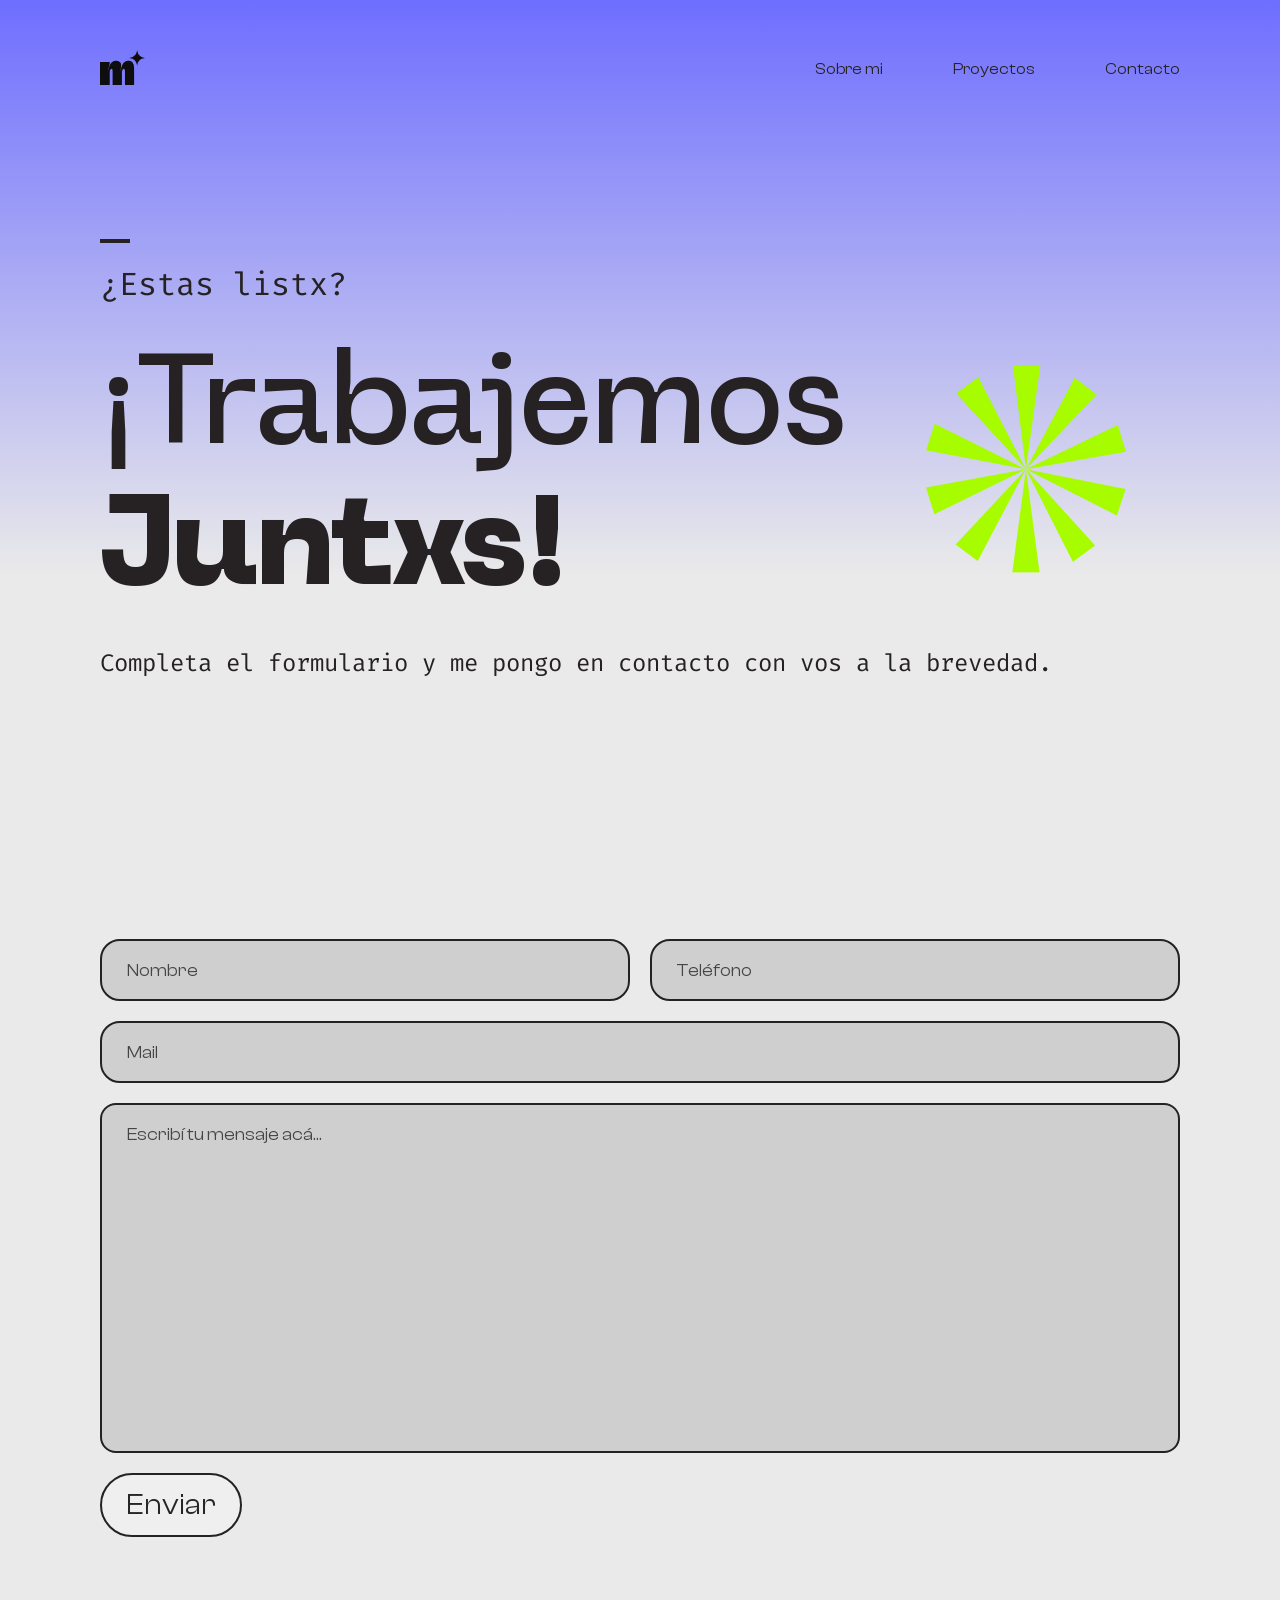
==== contacto.html @ 07846f55 "prueba pop up" ====
<!DOCTYPE html>
<html>

<head>
    <meta charset="utf-8" />
    <title>Mel Design</title>
    <link rel="icon" type="image/xicon" href="img/favicon.ico">
    <link rel="stylesheet" href="estilos.css" />
    <link rel="preconnect" href="https://fonts.googleapis.com">
    <link rel="preconnect" href="https://fonts.gstatic.com" crossorigin>
    <link href="https://fonts.googleapis.com/css2?family=Fira+Code:wght@300..700&display=swap" rel="stylesheet">
    <meta name="viewport" content="width=device-width, initial-scale=1.0">

</head>

<body>
    <header class="header-contacto">
        <!--NAV INVERTIDO-->
        <nav class="nav-invertido">
            <a href="index.html" class="logo">
                <img src="img/sobre-mi-img/logo-mel-negro.svg" alt="Logo Mel" width="60px" height="47px">
            </a>

            <button class="menu-hamburguesa" id="menu-hamburguesa">
                <img src="img/index-img/menu-hamburguesa.svg" alt="Abrir menú">
            </button>

            <ul class="nav-links" id="nav-links">
                <li><a href="sobre-mi.html">Sobre mi</a></li>
                <li><a href="proyectos.html">Proyectos</a></li>
                <li><a href="contacto.html">Contacto</a></li>
            </ul>
        </nav>

        <!--HERO-->
        <div class="hero hero-contacto">
            <div class="contenido">
                <div class="mini-line line-oscura"></div>
                <p>¿Estas listx?</p>
                <h2>¡Trabajemos<br><span>Juntxs!</span></h2>
                <div class="descripcion">
                    <p>Completa el formulario y me pongo en contacto con vos a la brevedad.</p>
                </div>
            </div>

            <img class="estrella-hero-contacto" src="img/contacto-img/estrella-verde-2.svg" alt="estrella verde 2"
                width="200px">
        </div>

    </header>

    <main>
        <!--FORMULARIO -->
        <section class="formulario">

            <form action="https://formsubmit.co/melaniemaydana@gmail.com" method="POST" class="formulario-contacto">
                <input type="hidden" name="_captcha" value="false">

                <input type="hidden" name="_next" value="https://melaniemaydana.github.io/tp3-compu3-melanie-maydana/">

                <div class="fila-form">
                    <input type="text" name="nombre" placeholder="Nombre" required>
                    <input type="tel" name="telefono" placeholder="Teléfono" required>
                </div>


                <input type="email" name="mail" placeholder="Mail" class="input-completo" required>


                <textarea name="mensaje" placeholder="Escribí tu mensaje acá..." required></textarea>


                <button type="submit" class="boton-secundario">Enviar</button>

            </form>

        </section>
    </main>
    <div id="popup-gracias" class="popup-oculto">
        <div class="popup-contenido">
            <img src="img/index-img/estrella-rosa-oscuro.svg" alt="Estrella" width="60px" class="estrella-popup">
            <h3>¡Gracias!</h3>
            <p>Tu mensaje se envió correctamente. Me voy a poner en contacto con vos a la brevedad.</p>
            <button id="cerrar-popup" class="boton-enviar">Cerrar</button>
        </div>
    </div>

    <script>
        const btnHamburguesa = document.getElementById('menu-hamburguesa');
        const navLinks = document.getElementById('nav-links');

        btnHamburguesa.addEventListener('click', () => {
            navLinks.classList.toggle('activo');
        });
    </script>

<script>
        
        const formulario = document.querySelector('.formulario-contacto');
        const popup = document.getElementById('popup-gracias');
        const btnCerrarPopup = document.getElementById('cerrar-popup');

        
        formulario.addEventListener('submit', function(evento) {
            
            
            evento.preventDefault(); 
            
            
            const formData = new FormData(formulario);

            
            fetch(formulario.action, {
                method: 'POST',
                body: formData,
                headers: {
                    'Accept': 'application/json' 
                }
            })
            .then(respuesta => {
                if (respuesta.ok) {
                    
                    popup.classList.replace('popup-oculto', 'popup-activo');
                    formulario.reset(); 
                } else {
                    alert('Hubo un problema al enviar. Por favor, intentá de nuevo.');
                }
            })
            .catch(error => {
                alert('Hubo un problema de conexión. Por favor, intentá de nuevo.');
            });
        });

        
        btnCerrarPopup.addEventListener('click', () => {
            popup.classList.replace('popup-activo', 'popup-oculto');
        });
    </script>
</body>
---- estilos.css ----
/*CSS Documment*/
@charset "UTF-8";

/*---AJUSTES GENERALES---*/

@font-face {
    font-family: "ClashDisplay-Extralight";
    src: url(fonts/clash-display/clash-displat-extralight.ttf) format(truetype);
    font-weight: 200;
    font-display: swap;
    font-style: normal;
}

@font-face {
    font-family: "ClashDisplay-Light";
    src: url(fonts/clash-display/clash-display-light.ttf) format(truetype);
    font-weight: 300;
    font-display: swap;
    font-style: normal;
}

@font-face {
    font-family: "ClashDisplay-Regular";
    src: url(fonts/clash-display/clash-display-regular.ttf) format(truetype);
    font-weight: 400;
    font-display: swap;
    font-style: normal;
}

@font-face {
    font-family: "ClashDisplay-Medium";
    src: url(fonts/clash-display/clash-display-medium.ttf)format(truetype);
    font-weight: 500;
    font-display: swap;
    font-style: normal;
}

@font-face {
    font-family: "ClashDisplay-Semibold";
    src: url(fonts/clash-display/clash-display-semibold.ttf) format(truetype);
    font-weight: 600;
    font-display: swap;
    font-style: normal;
}

@font-face {
    font-family: "ClashDisplay-Bold";
    src: url(fonts/clash-display/clash-display-bold.ttf) format(truetype);
    font-weight: 700;
    font-display: swap;
    font-style: normal;
}

@font-face {
    font-family: "ClashDisplay-Variable";
    src: url(fonts/clash-display/clash-display-variable.ttf) format(truetype);
    font-weight: 200 700;
    font-display: swap;
    font-style: normal;
}

@font-face {
    font-family: "Nebulica-Variable";
    src: url(fonts/nebulica-font-family/nebulica-vf.ttf) format(truetype);
    font-weight: 100 900;
    font-display: swap;
    font-style: normal;
}

p {
    font-family: "Fira Code", monospace;
    font-optical-sizing: auto;
    font-weight: 400;
    font-style: normal;
    font-size: 1.5rem;
}

* {
    box-sizing: border-box;
    margin: 0px;
    padding: 0px;
}

html {
    scroll-behavior: smooth;
}

img {
    max-width: 100%;
    height: auto;
}

body {
    background-color: #eaeaea;
}

/*---AJUSTES ESPECIFICOS---*/

/*---INDEX HTML---*/

/* HEADER */
header {
    background: linear-gradient(0deg, #6E6EFF 20%, #262223 100%);
    display: flex;
    flex-direction: column;
    width: 100%;
    padding: 30px 100px;
}

/* NAVBAR */

nav {
    width: 100%;
    padding: 20px 0px;
    display: flex;
    justify-content: space-between;
    align-items: center;
}

.menu-hamburguesa {
    display: none;
    background: transparent;
    border: none;
    cursor: pointer;
}

/* LOGO */
.logo img {
    width: 45px;
}

/* LINKS */
.nav-links {
    list-style: none;
    display: flex;
    justify-content: flex-end;
    align-items: center;
    gap: 70px;
}

.nav-links a {
    text-decoration: none;
    color: #EAEAEA;
    font-size: 1rem;
    font-family: 'ClashDisplay-Variable';
    font-weight: 400;
    transition: 0.3s;
}

.nav-invertido .nav-links a {
    color: #262223;
}

.nav-invertido .menu-hamburguesa img {
    filter: invert(1);
}

/* HOVER */
nav a:hover {
    color: #a7fc00;
}

.nav-invertido .nav-links a:hover {
    color: #eaeaea;
}

/* HERO */

.hero {
    width: 100%;
    height: 80vh;
    display: flex;
    justify-content: space-between;
    align-items: center;
}

/* CONTENIDO */

.contenido {
    display: flex;
    flex-direction: column;
}

/* LINEA */

.mini-line {
    width: 30px;
    height: 4px;
    background-color: #EAEAEA;
    margin-bottom: 20px;
}

/* TEXTO */

.contenido p {
    color: #EAEAEA;
    font-size: 32px;
    margin-bottom: 20px;
}

.contenido h1 {
    color: #EAEAEA;
    font-family: 'Nebulica-Variable';
    font-size: 10rem;
    font-weight: 500;
    margin-bottom: 10px;
}

.contenido h1 span {
    color: #a7fc00;
    font-family: 'Nebulica-Variable';
    font-size: 10rem;
    font-weight: 900;
}

.contenido h2 {
    color: #EAEAEA;
    font-family: 'ClashDisplay-Variable';
    font-weight: 400;
    font-size: 5rem;
    margin-bottom: 40px;
}

/* BOTON */

.boton-primario {
    width: fit-content;
    padding: 12px 24px;
    border: 3px solid #EAEAEA;
    border-radius: 999px;
    text-decoration: none;
    font-family: 'ClashDisplay-Variable';
    font-size: 1.8rem;
    font-weight: 500;
    color: #EAEAEA;
    transition: 0.3s;
}

.boton-primario:hover {
    background-color: #EAEAEA;
    color: #6E6EFF;
}

/* ESTRELLA */

.estrella {
    animation: girar 8s linear infinite;
    margin-right: 50px;
}

/* PRESENTACIÓN*/
#presentacion {
    height: 110vh;
    max-height: 120vh;
    min-height: 100vh;
    background: #6E6EFF;
    display: flex;
    flex-direction: column;
    align-items: center;
    justify-content: space-around;
}

/* CONTENIDO */

.contenido-presentacion {
    display: flex;
    flex-direction: column;
    align-items: flex-end;
    gap: 30px;
    padding: 0px 60px;

}


.info {
    display: flex;
    justify-content: space-between;
    gap: 35vh;
    align-items: flex-start;
}

/* HOLA */
.info h2 {
    font-family: 'Nebulica-Variable';
    font-size: 9rem;
    font-weight: 900;
    color: #a7fc00;
    line-height: normal;
}

/* CAJA */

.info p {
    background: #EAEAEA;
    width: fit-content;
    padding: 63px 45px;
    border: 2px solid #262626;
    border-radius: 70px;
    max-width: 655px;
    font-family: 'Fira Code', monospace;
    font-size: 1.5rem;
    line-height: 1.6;
    color: #262223;
}

.info span {
    color: #6E6EFF;
    font-weight: 600;
}

/* SLIDER INFINITO */
.slider {
    width: 100%;
    overflow: hidden;
}

.slide-track {
    display: flex;
    align-items: center;
    gap: 300px;
    width: max-content;
    animation: scroll 10s linear infinite;
}

.slider-bottom .slide-track {
    animation-direction: reverse;
}

/*PROYECTOS DESTACADOS*/
.proyectos-destacados {
    padding: 100px 80px 50px 80px;
    display: flex;
    flex-direction: column;
    gap: 103px;
}


.titular {
    width: 100%;
    display: flex;
    justify-content: space-between;
    align-items: flex-end;
    position: relative;
}

.titular img {
    animation: girar 10s linear infinite;
}

.mini-line-2 {
    width: 49px;
    height: 6px;
    background: #DF73FF;
}

.mi-trabajo p {
    color: var(--NEGRO-MEL, #262223);
    font-family: "Fira Code";
    font-size: 2.8rem;
    font-style: normal;
    font-weight: 400;
    line-height: normal;
    margin-top: 30px;
}

.izquierda {
    display: flex;
    flex-direction: column;
    justify-content: space-between;
    gap: 104px;
    align-items: flex-start;
    width: 100%;
}

.izquierda h2 {
    display: flex;
    flex-direction: column;
    color: var(--NEGRO-MEL, #262223);
    font-family: "Nebulica-Variable";
    font-size: 8rem;
    font-style: normal;
    font-weight: 400;
    line-height: 1.4;
}

.izquierda h2 span {
    color: var(--NEGRO-MEL, #262223);
    font-family: "Nebulica-Variable";
    font-size: 8rem;
    font-style: normal;
    font-weight: 900;
    line-height: 8.2rem;
}

.estrella-proyectos {
    position: absolute;
    right: 0;
    bottom: 0;
    width: 280px;
    animation: girar 10s linear infinite;
}

.proyectos {
    display: flex;
    flex-direction: column;
    align-items: flex-end;
    padding: 30px 60px;
    gap: 41px;
    height: 90vh;
}

.cards {
    display: flex;
    justify-content: space-between;
    gap: 50px;
}

/*TARJETA 1*/

.card-1 {
    transition: 0.4s ease;
}

.card-1:hover {
    background-image: url("img/index-img/card-1-foto.png");
    transform: scale(1.05);
}

.card-1-contenido {
    transition: opacity 0.3s;
}

.card-1:hover .card-1-contenido {
    opacity: 0;
}

/*TARJETA 2*/

.card-2 {
    transition: 0.4s ease;
}

.card-2:hover {
    background-image: url("img/index-img/card-2-foto.png");
    transform: scale(1.05);
}

.card-2-contenido {
    transition: opacity 0.3s;
}

.card-2:hover .card-2-contenido {
    opacity: 0;
}

/*TARJETA 3*/

.card-3 {
    transition: 0.4s ease;
}

.card-3:hover {
    background-image: url("img/index-img/card-3-foto.png");
    transform: scale(1.05);
}

.card-3-contenido {
    transition: opacity 0.3s;
}

.card-3:hover .card-3-contenido {
    opacity: 0;
}

/*TARJETA 4*/
.card-4 {
    transition: 0.4s ease;
}

.card-4:hover {
    background-image: url("img/index-img/card-4-foto.png");
    transform: scale(1.05);
}

.card-4-contenido {
    transition: opacity 0.3s;
}

.card-4:hover .card-4-contenido {
    opacity: 0;
}


.boton-secundario {
    width: fit-content;
    padding: 12px 24px;
    border: 2px solid #262223;
    border-radius: 999px;
    text-decoration: none;
    font-family: 'ClashDisplay-Variable';
    font-size: 1.8rem;
    font-weight: 400;
    color: #262626;
    transition: 0.3;
}

.boton-secundario:hover {
    border: 2px linear-gradient(90deg, #6E6EFF 20%, #262223 100%);
    background: var(--Gradiente-botones, linear-gradient(90deg, #6E6EFF 20%, #262223 100%));
    color: #EAEAEA;
}

/*FOOTER*/

footer {
    background-color: #262223;
    display: flex;
    flex-direction: column;
    justify-content: space-between;
    height: 80vh;
    padding: 50px 80px;
}

.footer-nav {
    display: flex;
    justify-content: space-between;
    align-items: center;
}

.footer-nav-links {
    display: flex;
    justify-content: flex-end;
    align-items: center;
    gap: 70px;
    list-style: none;
}

.footer-nav-links a {
    color: var(--VERDE-MEL, #A7FC00);
    font-family: "ClashDisplay-Variable";
    font-size: 1rem;
    font-style: normal;
    font-weight: 400;
    text-decoration: none;
    transition: 0.3s;
}

.footer-nav-links a:hover {
    color: #EAEAEA;
}

.trabajemos-juntos {
    display: flex;
    justify-content: space-between;
}

.trabajemos-juntos h3 {
    color: var(--BLANCO-MEL, #EAEAEA);
    font-family: "Nebulica-Variable";
    font-size: 4.9795rem;
    font-style: normal;
    font-weight: 400;
    line-height: normal;
    width: 456px;
}

.trabajemos-juntos h3 span {
    font-family: "Nebulica-Variable";
    font-weight: 900;
}

.contacto {
    display: flex;
    flex-direction: column;
    align-items: flex-start;
    gap: 10px;
}

.mini-line-3 {
    width: 39px;
    height: 6px;
    background-color: #A7FC00;
    margin-bottom: 10px;
}

.contacto h4 {
    color: var(--VERDE-MEL, #A7FC00);
    font-family: "ClashDisplay-Variable";
    font-size: 1.5rem;
    font-style: normal;
    font-weight: 500;
    line-height: normal;
}

.contacto ul {
    display: flex;
    flex-direction: column;
    align-items: flex-start;
    gap: 11px;
    align-self: stretch;
    list-style: none;
}

.contacto a {
    color: var(--VERDE-MEL, #A7FC00);
    font-family: "Fira Code";
    font-size: 1rem;
    font-style: normal;
    font-weight: 500;
    line-height: normal;
    text-decoration: none;
}

.copyright {
    display: flex;
    justify-content: space-between;
    align-items: center;
}

.copyright p {
    color: #A7FC00;
    font-family: "Fira Code";
    font-size: 0.8rem;
    font-style: normal;
    font-weight: 400;
    line-height: normal;
}

/*---SOBRE MI HTML---*/

/*HERO SOBRE MI*/

.header-sobre-mi {
    background: linear-gradient(180deg, #DF73FF 0%, #EAEAEA 100%);
}

.header-sobre-mi .contenido p,
.header-sobre-mi .contenido h2 {
    color: #262223;
}

.line-oscura {
    background-color: #262223;
}

.hero-sobre-mi .contenido h2 {
    font-family: "Nebulica-Variable";
    font-weight: 400;
    line-height: 1.2;
    font-size: 8rem;
}

.hero-sobre-mi .contenido h2 span {
    font-family: 'Nebulica-Variable', sans-serif;
    font-size: 9rem;
    font-weight: 900;
    color: #262223;
}

.ilustracion-gato {
    margin-right: 50px;
}

.boton-flecha {
    position: relative;
    display: inline-block;
    width: 60px;
    height: 60px;
    margin-top: 20px;
    transition: transform 0.3s ease;
}

.boton-flecha:hover {
    transform: translateY(5px);
}

.flecha-normal,
.flecha-hover {
    position: absolute;
    top: 0;
    left: 0;
    width: 100%;
    height: 100%;
    transition: opacity 0.4s ease;
}

.flecha-hover {
    opacity: 0;
}

.boton-flecha:hover .flecha-normal {
    opacity: 0;
}

.boton-flecha:hover .flecha-hover {
    opacity: 1;
}

.contenedor-gatito {
    position: relative;
    margin-right: 50px;
    width: 250px;
    height: 250px;
}

.gatito-base,
.gatito-animado {
    position: absolute;
    top: 0;
    left: 0;
    height: auto;
}

.gatito-animado {
    opacity: 0;
    animation: moverOjos 4s infinite;
}

/*ARTICULO SOBRE MI*/
.sobre-mi-detalle {
    display: flex;
    justify-content: center;
    align-items: center;
    gap: 100px;
    padding: 100px 80px;
    min-height: 100vh;
}

.texto-mel {
    display: flex;
    flex-direction: column;
    gap: 25px;
    max-width: 500px;
}

.texto-mel p {
    font-size: 1.3rem;
    line-height: 1.6;
    color: #262223;
}

.datos-importantes span {
    color: #6E6EFF;
    font-weight: 700;
}

/*SLIDER PERFIL PROFESIONAL*/

.cinta-perfil-profesional {
    background-color: #262223;
    width: 100%;
    padding: 30px 0;
    overflow: hidden;
    display: flex;
    white-space: nowrap;
}

.cinta-track {
    display: flex;
    animation: desplazamientoCinta 15s linear infinite;
}

.cinta-contenido {
    display: flex;
    align-items: center;
    gap: 40px;
    padding-right: 40px;
}

.cinta-contenido h3 {
    font-family: 'ClashDisplay-Bold', sans-serif;
    font-size: 3rem;
    color: #EAEAEA;
    margin: 0;
}


.cinta-contenido img {
    animation: girar 5s linear infinite;
}

/*DESPLEGABLES*/

.seccion-cv {
    width: 100%;
    display: flex;
    flex-direction: column;
    border-top: 2px solid #262223;
}

.bg-verde {
    background-color: #A7FC00;
}

.bg-rosa {
    background-color: #E6A8FF;
}

.bg-violeta {
    background-color: #6E6EFF;
}

.acordeon-item {
    border-bottom: 2px solid #262223;
    overflow: hidden;
}

.acordeon-summary {
    display: flex;
    justify-content: space-between;
    align-items: center;
    padding: 40px 90px;
    cursor: pointer;
}

.acordeon-summary h3 {
    font-family: 'Nebulica-Variable', sans-serif;
    font-size: 3rem;
    font-weight: 600;
    color: #262223;
    margin: 0;
}

.icono-acordeon {
    font-family: 'Nebulica-Variable', sans-serif;
    font-size: 3rem;
    font-weight: 500;
    color: #262223;
    transition: transform 0.3s ease;
}

.acordeon-details {
    max-height: 0;
    padding: 0 100px;
    opacity: 0;
    transition: max-height 0.4s ease, padding 0.4s ease, opacity 0.4s ease;
    font-family: 'Fira Code', monospace;
    color: #262223;
}

.acordeon-item.activo .acordeon-details {
    max-height: 800px;
    padding-bottom: 60px;
    opacity: 1;
}

.acordeon-item.activo .icono-acordeon {
    transform: rotate(45deg);
}

.cv-entrada {
    display: flex;
    gap: 60px;
    margin-bottom: 40px;
}

.cv-entrada:last-child {
    margin-bottom: 0;
}

.cv-fecha {
    font-weight: 600;
    font-size: 1.1rem;
    min-width: 150px;
}

.cv-info {
    max-width: 600px;
}

.cv-info h4 {
    font-weight: 700;
    font-size: 1.3rem;
    margin-bottom: 10px;
}

.cv-info p {
    font-size: 1rem;
    margin-bottom: 15px;
    line-height: 1.4;
}

.cv-info ul {
    list-style-type: none;
    padding-left: 0;
}

.cv-info ul li {
    font-size: 1rem;
    margin-bottom: 8px;
    position: relative;
    padding-left: 15px;
}

.cv-info ul li::before {
    content: "•";
    position: absolute;
    left: 0;
}

.acordeon-details .herramientas {
    list-style: none;
    display: flex;
    gap: 20px;
}

/*FRASE*/
.frase {
    display: flex;
    justify-content: space-between;
    height: 60vh;
    padding: 80px 100px;
    align-items: center;
    gap: 320px;
    align-self: stretch;
}

.frase p {
    color: #262223;
    font-family: "ClashDisplay-Variable";
    font-size: 2rem;
    font-style: normal;
    font-weight: 400;
    line-height: normal;
}

.frase p strong {
    color: var(--VIOLETA-MEL, #6E6EFF);
    font-family: "ClashDisplay-Variable";
    font-size: 2rem;
    font-style: normal;
    font-weight: 700;
    line-height: normal;
}

/*---PROYECTOS HTML---*/

/*NAV Y HERO*/
.header-proyectos {
    background: linear-gradient(180deg, var(--VERDE-MEL, #A7FC00) 0%, #EAEAEA 60.47%);
}

.header-proyectos .contenido p,
.header-proyectos .contenido h2 {
    color: #262223;
}

.hero-proyectos .contenido h2 {
    font-family: "Nebulica-Variable";
    font-weight: 400;
    line-height: 1.1;
    font-size: 8rem;
}

.hero-proyectos .contenido h2 span {
    font-family: 'Nebulica-Variable', sans-serif;
    font-size: 8rem;
    color: #262223;
    font-weight: 900;
}

.estrella-hero-proyectos {
    position: absolute;
    right: 10%;
    top: 50%;
    transform: translateY(-50%) scale(1); 
    width: 200px;
    z-index: 1;
    animation: pulsarSuave 2s ease-in-out infinite; 
}

/*GALERIA DE PROYECTOS*/
.lista-proyectos {
    padding: 80px 100px;
    background-color: #EAEAEA;
    display: flex;
    flex-direction: column;
    gap: 80px;
}

.proyecto-item {
    display: flex;
    flex-direction: column;
    gap: 30px;
}

.proyecto-encabezado {
    display: flex;
    justify-content: space-between;
    align-items: flex-end;
}

.proyecto-titulo {
    font-family: 'Nebulica-Variable', sans-serif;
    font-size: 5rem;
    font-weight: 400;
    color: #262223;
    margin: 0;
    line-height: 1;
}

.proyecto-titulo span {
    font-weight: 900;
    margin-right: 15px;
}


.proyecto-tag {
    font-family: 'ClashDisplay-Variable', sans-serif;
    font-size: 1.2rem;
    font-weight: 600;
    color: #262223;
    padding: 8px 25px;
    border-radius: 999px;
}


.proyecto-imagen-contenedor {
    position: relative;
    width: 100%;
    border-radius: 40px;
    overflow: hidden;
    cursor: pointer;
    background-color: #71C0BD;
    border: 2px solid #262223;
}

.imagen-estatica,
.imagen-gif {
    width: 100%;
    height: 700px;
    display: block;
    object-fit: cover;
    transition: opacity 0.4s ease;
}

.imagen-gif {
    position: absolute;
    top: 0;
    left: 0;
    height: 100%;
    opacity: 0;
}

.proyecto-imagen-contenedor.activo .imagen-estatica {
    opacity: 0;
}

.proyecto-imagen-contenedor.activo .imagen-gif {
    opacity: 1;
}


.proyecto-descripcion {
    font-family: 'Fira Code', monospace;
    font-size: 1.2rem;
    color: #262223;
    max-width: 100%;
    line-height: 1.5;
}

.separador-linea {
    width: 100%;
    height: 2px;
    background-color: #262223;
    margin-top: 20px;
}

/*---CONTACTO HTML---*/

/*NAV Y HERO*/
.header-contacto {
    background: linear-gradient(180deg, #6E6EFF 0%, #EAEAEA 67.01%);
}

.header-contacto .contenido p,
.header-contacto .contenido h2 {
    color: #262223;
}

.hero-contacto .contenido h2 {
    font-family: "Nebulica-Variable";
    font-weight: 400;
    line-height: 1.1;
    font-size: 8rem;
}

.hero-contacto .contenido h2 span {
    font-family: 'Nebulica-Variable', sans-serif;
    font-size: 8rem;
    color: #262223;
    font-weight: 900;
}

.descripcion p {
font-size: 1.5rem;
}

.hero-contacto {
    position: relative;
}

.estrella-hero-contacto {
    position: absolute;
    right: 5%;
    top: 50%;
    transform: translateY(-50%) rotateY(0deg); 
    width: 200px;
    z-index: 1;
    animation: girarMoneda 4s linear infinite; 
}

/*FORMULARIO*/

.formulario {
    padding: 80px 100px;
    display: flex;
    justify-content: center;
}

.formulario-contacto {
    width: 100%;
    max-width: 1440px;
    display: flex;
    flex-direction: column;
    gap: 20px;
}

.fila-form {
    display: flex;
    gap: 20px;
    width: 100%;
}

.fila-form input {
    flex: 1;
}

.formulario-contacto input,
.formulario-contacto textarea {
    width: 100%;
    padding: 18px 25px;
    background-color: #D0CFCF;
    border: 2px solid #262223;
    border-radius: 20px;
    font-family: 'ClashDisplay-Variable', sans-serif;
    font-size: 1.1rem;
    color: #262223;
    outline: none;
    transition: border-color 0.3s ease;
}

.formulario-contacto textarea {
    height: 350px; 
    resize: none;
    border-radius: 16px; 
}

.formulario-contacto input::placeholder,
.formulario-contacto textarea::placeholder {
    color: #262223;
    opacity: 0.8;
}

.formulario-contacto input:focus,
.formulario-contacto textarea:focus {
    border-color: #6E6EFF;
    border-width: 2px;
}

/*POP UP GRACIAS*/

.popup-oculto {
    display: none;
}

.popup-activo {
    display: flex;
    position: fixed;
    top: 0;
    left: 0;
    width: 100vw;
    height: 100vh;
    background-color: rgba(38, 34, 35, 0.8);
    z-index: 9999;
    justify-content: center;
    align-items: center;
    backdrop-filter: blur(5px);
}

.popup-contenido {
    background-color: #EAEAEA;
    padding: 50px;
    border-radius: 40px;
    border: 2px solid #262223;
    text-align: center;
    max-width: 500px;
    width: 90%;
    display: flex;
    flex-direction: column;
    align-items: center;
    gap: 20px;
    box-shadow: 10px 10px 0px #A7FC00;
}

.estrella-popup {
    animation: pulsarSuave 2s ease-in-out infinite;
}

.popup-contenido h3 {
    font-family: 'Nebulica-Variable', sans-serif;
    font-size: 3.5rem;
    color: #262223;
    line-height: 1;
}

.popup-contenido p {
    font-family: 'Fira Code', monospace;
    font-size: 1.1rem;
    color: #262223;
    line-height: 1.5;
}

/*---ANIMACION---*/

@keyframes scroll {

    from {
        transform: translateX(0);
    }

    to {
        transform: translateX(-50%);
    }
}


@keyframes girar {

    from {
        transform: rotate(0deg);
    }

    to {
        transform: rotate(360deg);
    }
}

@keyframes moverOjos {
    0% {
        opacity: 0;
    }

    40% {
        opacity: 0;
    }

    45% {
        opacity: 1;
    }

    85% {
        opacity: 1;
    }

    90% {
        opacity: 0;
    }

    100% {
        opacity: 0;
    }
}

@keyframes desplazamientoCinta {
    0% {
        transform: translateX(0);
    }

    100% {
        transform: translateX(-50%);
    }
}

@keyframes pulsarSuave {
    0% {
        transform: translateY(-50%) scale(1);
    }
    50% {
        transform: translateY(-50%) scale(1.2);
    }
    100% {
        transform: translateY(-50%) scale(1);
    }
}

@keyframes girarMoneda {
    0% {
        /* Arranca de frente */
        transform: translateY(-50%) rotateY(0deg);
    }
    100% {
        /* Da una vuelta completa sobre su eje vertical */
        transform: translateY(-50%) rotateY(360deg);
    }
}

/* RESPONSIVE */

@media screen and (max-width: 500px) {

    /* HEADER & NAV */
    header {
        padding: 20px 20px;
    }

    .menu-hamburguesa {
        display: block;
        position: relative;
        z-index: 2000;
    }

    .nav-links {
        display: none;
        flex-direction: column;
        justify-content: flex-end;
        align-items: flex-end;
        position: fixed;
        top: 0px;
        left: 0;
        width: 100vw;
        height: 100vh;
        background-color: #a7fc00;
        padding: 60px 40px;
        gap: 15px;
        z-index: 1000;
        border-bottom: 2px solid #6E6EFF;
    }

    .nav-links.activo {
        display: flex;
    }

    .nav-links li {
        list-style: none;
    }

    .nav-links a {
        color: #262223;
        font-family: 'ClashDisplay-Bold', sans-serif;
        font-size: 2rem;
        text-decoration: none;
        line-height: 1;
        transition: 0.3s;
    }

    .hero {
        flex-direction: column;
        height: auto;
        margin-top: 40px;
        position: relative;
    }

    .contenido {
        width: 100%;
        align-items: flex-start;
    }

    .mini-line {
        margin-bottom: 15px;
    }

    .contenido p {
        font-size: 1.2rem;
    }

    .contenido h1 {
        font-size: 7rem;
        line-height: 0.9;
        margin-top: 130px;
        margin-bottom: 20px;
    }

    .contenido h1 span {
        font-size: 7rem;
        display: block;
    }

    .contenido h2 {
        font-size: 3rem;
        margin-bottom: 30px;
    }


    .estrella {
        position: absolute;
        top: 60px;
        left: 0;
        width: 110px;
        margin-right: 0;
    }

    /* PRESENTACIÓN */
    #presentacion {
        height: auto;
        min-height: 100vh;
        padding: 50px 0;
        gap: 40px;
    }

    .contenido-presentacion {
        padding: 0px 20px;
        gap: 30px;
        align-items: flex-end;
        width: 100%;
    }

    .info {
        flex-direction: column;
        gap: 20px;
        width: 100%;
        align-items: center;
    }

    .info h2 {
        font-size: 6rem;
        line-height: 0.9;
    }

    .info p {
        width: 390px;
        padding: 25px 20px;
        font-size: 1rem;
        border-radius: 30px;
    }

    .boton-primario {
        font-size: 1.125rem;
        padding: 8px 20px;
        border-width: 3px;
    }

    .slide-track {
        gap: 150px;
    }

    .slide-track img {
        height: 50px;
        width: auto;
    }

    /*PROYECTOS DESTACADOS*/
    .proyectos-destacados {
        padding: 60px 20px 20px 20px;
        gap: 60px;
    }

    .titular {
        display: flex;
        flex-direction: column;
        align-items: flex-start;
    }

    .izquierda {
        gap: 15px;
    }

    .mi-trabajo p {
        font-size: 1.2rem;
        margin-top: 15px;
        margin-bottom: 5px;
    }

    .izquierda h2,
    .izquierda h2 span {
        font-size: 3.8rem;
        line-height: 4.5rem;
    }

    .estrella-proyectos {
        position: static;
        width: 110px;
        margin: 10px 0;
    }


    .proyectos {
        height: auto;
        padding: 0 0 50px 20px;
        gap: 40px;
        align-items: flex-end;
    }

    .cards {
        display: flex;
        justify-content: flex-start;
        overflow-x: auto;
        gap: 20px;
        padding-right: 20px;
        scroll-snap-type: x mandatory;
        scrollbar-width: none;
    }

    .card-1-contenido img {
        height: 467px;
    }

    .card-2-contenido img {
        height: 467px;
    }

    .card-3-contenido img {
        height: 467px;
    }

    .card-4-contenido img {
        height: 467px;
    }

    .card-1,
    .card-2,
    .card-3,
    .card-4 {
        min-width: 75%;
        scroll-snap-align: center;
        transform: none;
    }

    .proyectos .boton-secundario {
        margin-right: 20px;
        font-size: 1rem;
        padding: 8px 20px;
    }


    /*FOOTER*/
    footer {
        height: auto;
        padding: 60px 20px 40px 20px;
        gap: 60px;
    }

    .footer-nav {
        flex-direction: column;
        align-items: flex-start;
        gap: 40px;
    }

    .footer-nav-links {
        flex-direction: column;
        align-items: flex-start;
        gap: 20px;
    }

    .footer-nav-links a {
        font-size: 1.2rem;
    }

    .trabajemos-juntos {
        flex-direction: column;
        gap: 50px;
    }

    .trabajemos-juntos h3 {
        width: 100%;
        font-size: 3.5rem;
        line-height: 1.2;
        display: flex;
        flex-direction: column;
    }

    .contacto {
        gap: 15px;
    }

    .contacto ul {
        gap: 15px;
    }

    .contacto a {
        font-size: 0.9rem;
    }

    .copyright {
        flex-direction: column;
        align-items: flex-start;
        margin-top: 20px;
    }

}
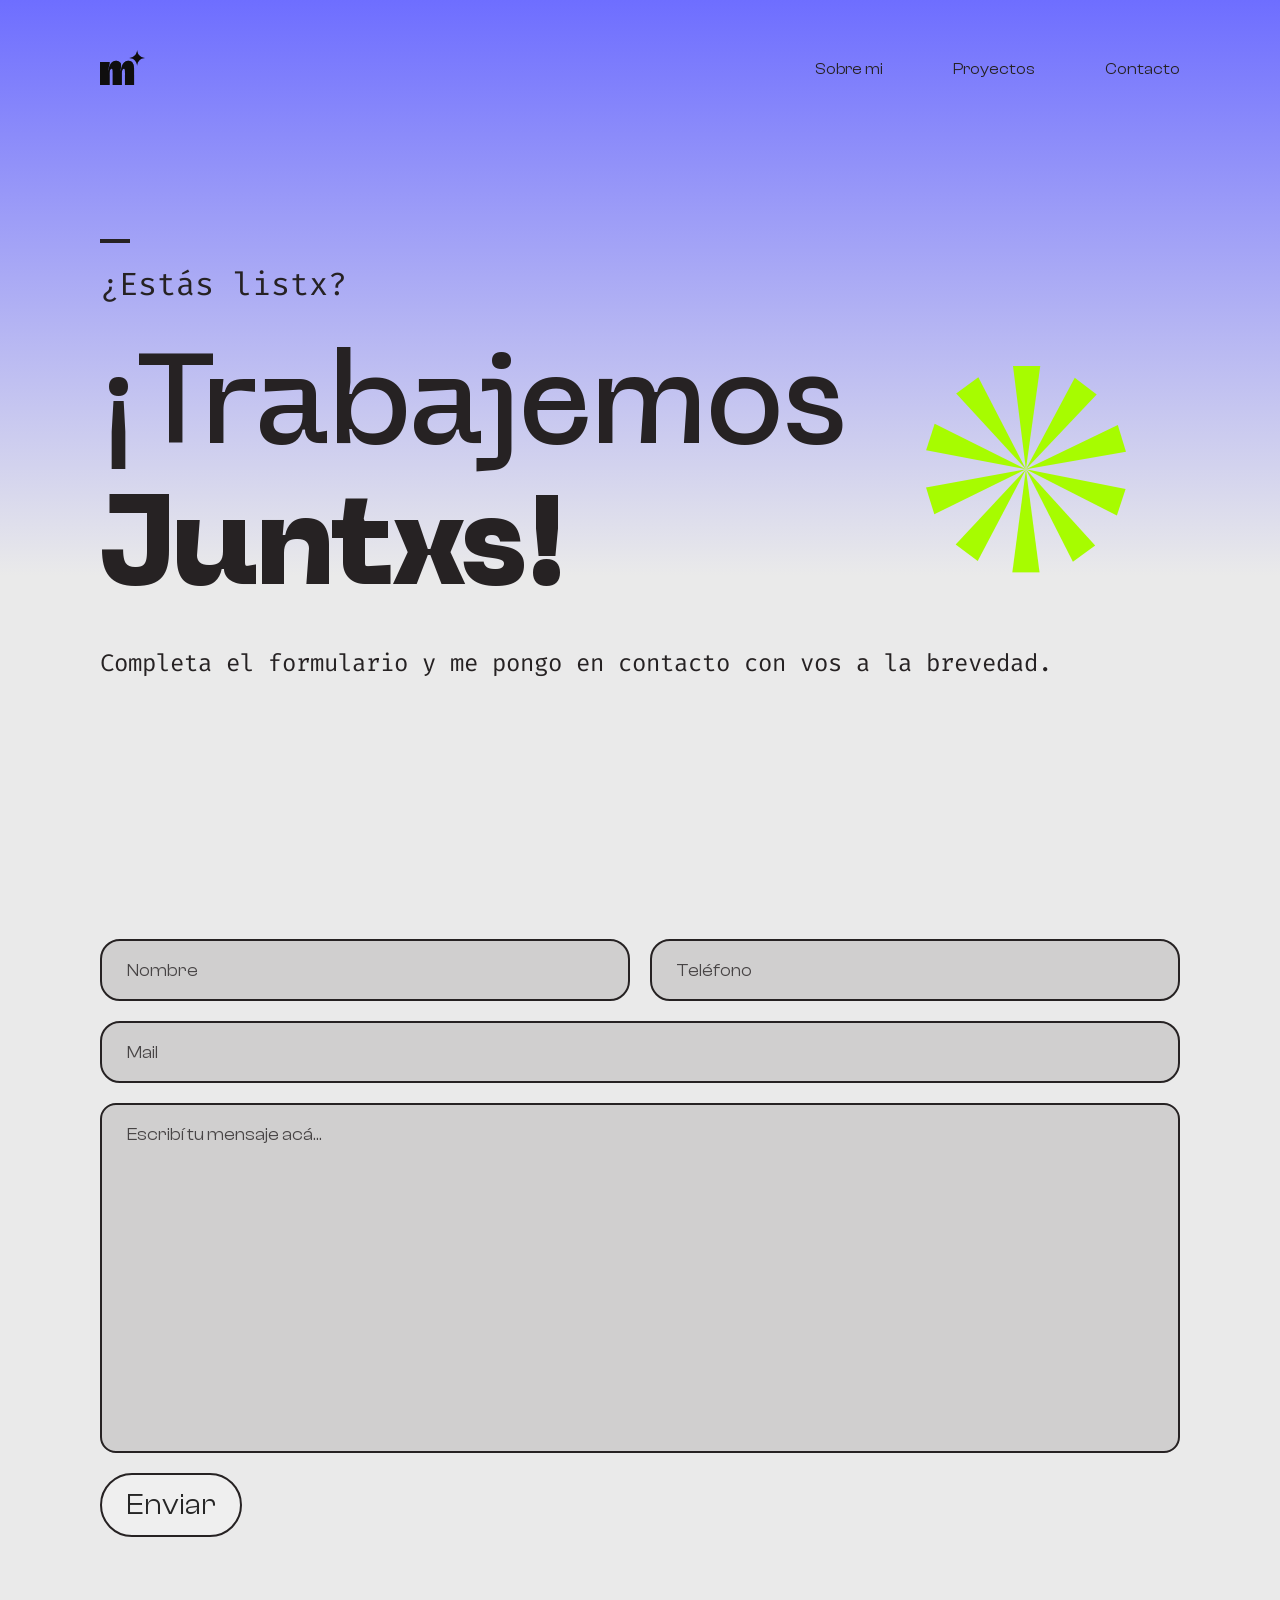
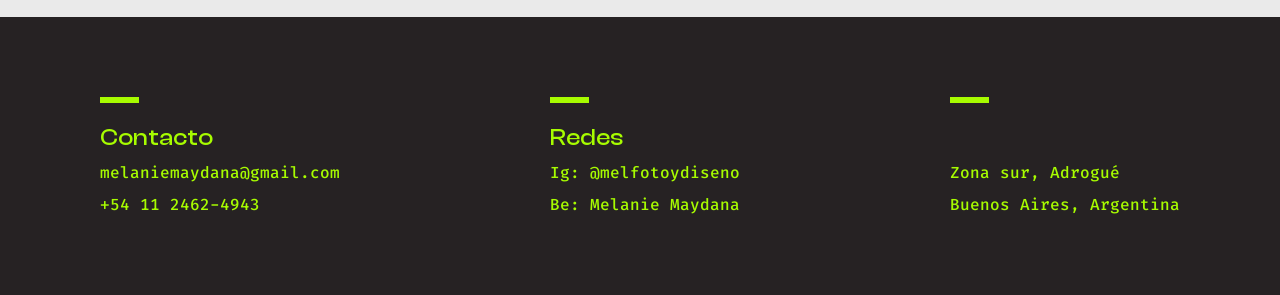
==== commit bfdcaea9: "ultimos detalles" ====
--- a/contacto.html
+++ b/contacto.html
@@ -36,7 +36,7 @@
         <div class="hero hero-contacto">
             <div class="contenido">
                 <div class="mini-line line-oscura"></div>
-                <p>¿Estas listx?</p>
+                <p>¿Estás listx?</p>
                 <h2>¡Trabajemos<br><span>Juntxs!</span></h2>
                 <div class="descripcion">
                     <p>Completa el formulario y me pongo en contacto con vos a la brevedad.</p>
@@ -54,21 +54,17 @@
         <section class="formulario">
 
             <form action="https://formsubmit.co/melaniemaydana@gmail.com" method="POST" class="formulario-contacto">
+
                 <input type="hidden" name="_captcha" value="false">
-
-                <input type="hidden" name="_next" value="https://melaniemaydana.github.io/tp3-compu3-melanie-maydana/">
 
                 <div class="fila-form">
                     <input type="text" name="nombre" placeholder="Nombre" required>
                     <input type="tel" name="telefono" placeholder="Teléfono" required>
                 </div>
 
-
                 <input type="email" name="mail" placeholder="Mail" class="input-completo" required>
 
-
                 <textarea name="mensaje" placeholder="Escribí tu mensaje acá..." required></textarea>
-
 
                 <button type="submit" class="boton-secundario">Enviar</button>
 
@@ -76,15 +72,53 @@
 
         </section>
     </main>
+
+    <!--FOOTER CORTO-->
+
+    <footer class="footer-corto">
+        <div class="columnas-footer">
+
+            <div class="contacto">
+                <div class="mini-line-3"></div>
+                <h4>Contacto</h4>
+                <ul>
+                    <li><a href="mailto:melaniemaydana@gmail.com">melaniemaydana@gmail.com</a></li>
+                    <li><a href="https://wa.me/1124624943">+54 11 2462-4943</a></li>
+                </ul>
+            </div>
+
+            <div class="contacto">
+                <div class="mini-line-3"></div>
+                <h4>Redes</h4>
+                <ul>
+                    <li><a href="https://instagram.com/melfotoydiseno" target="_blank">Ig: @melfotoydiseno</a></li>
+                    <li><a href="https://www.behance.net/melumaydana">Be: Melanie Maydana</a></li>
+                </ul>
+            </div>
+
+            <div class="contacto">
+                <div class="mini-line-3"></div>
+                <h4 class="titulo-oculto">Ubicación</h4>
+                <ul>
+                    <li><a href="#">Zona sur, Adrogué</a></li>
+                    <li><a href="#">Buenos Aires, Argentina</a></li>
+                </ul>
+            </div>
+
+        </div>
+    </footer>
+
+    <!--POP UP GRACIAS-->
     <div id="popup-gracias" class="popup-oculto">
         <div class="popup-contenido">
             <img src="img/index-img/estrella-rosa-oscuro.svg" alt="Estrella" width="60px" class="estrella-popup">
             <h3>¡Gracias!</h3>
             <p>Tu mensaje se envió correctamente. Me voy a poner en contacto con vos a la brevedad.</p>
-            <button id="cerrar-popup" class="boton-enviar">Cerrar</button>
+            <button id="cerrar-popup" class="boton-secundario">Cerrar</button>
         </div>
     </div>
 
+    <!--JAVASCRIPT-->
     <script>
         const btnHamburguesa = document.getElementById('menu-hamburguesa');
         const navLinks = document.getElementById('nav-links');
@@ -94,44 +128,44 @@
         });
     </script>
 
-<script>
-        
+    <script>
+
         const formulario = document.querySelector('.formulario-contacto');
         const popup = document.getElementById('popup-gracias');
         const btnCerrarPopup = document.getElementById('cerrar-popup');
 
-        
-        formulario.addEventListener('submit', function(evento) {
-            
-            
-            evento.preventDefault(); 
-            
-            
+
+        formulario.addEventListener('submit', function (evento) {
+
+
+            evento.preventDefault();
+
+
             const formData = new FormData(formulario);
 
-            
+
             fetch(formulario.action, {
                 method: 'POST',
                 body: formData,
                 headers: {
-                    'Accept': 'application/json' 
+                    'Accept': 'application/json'
                 }
             })
-            .then(respuesta => {
-                if (respuesta.ok) {
-                    
-                    popup.classList.replace('popup-oculto', 'popup-activo');
-                    formulario.reset(); 
-                } else {
-                    alert('Hubo un problema al enviar. Por favor, intentá de nuevo.');
-                }
-            })
-            .catch(error => {
-                alert('Hubo un problema de conexión. Por favor, intentá de nuevo.');
-            });
+                .then(respuesta => {
+                    if (respuesta.ok) {
+
+                        popup.classList.replace('popup-oculto', 'popup-activo');
+                        formulario.reset();
+                    } else {
+                        alert('Hubo un problema al enviar. Por favor, intentá de nuevo.');
+                    }
+                })
+                .catch(error => {
+                    alert('Hubo un problema de conexión. Por favor, intentá de nuevo.');
+                });
         });
 
-        
+
         btnCerrarPopup.addEventListener('click', () => {
             popup.classList.replace('popup-activo', 'popup-oculto');
         });
--- a/estilos.css
+++ b/estilos.css
@@ -501,11 +501,11 @@
     font-size: 1.8rem;
     font-weight: 400;
     color: #262626;
-    transition: 0.3;
+    transition: 0.3s;
 }
 
 .boton-secundario:hover {
-    border: 2px linear-gradient(90deg, #6E6EFF 20%, #262223 100%);
+    border: transparent;
     background: var(--Gradiente-botones, linear-gradient(90deg, #6E6EFF 20%, #262223 100%));
     color: #EAEAEA;
 }
@@ -1219,6 +1219,27 @@
     font-size: 1.1rem;
     color: #262223;
     line-height: 1.5;
+}
+
+/* FOOTER CORTO*/
+
+.footer-corto {
+    height: auto;
+    padding: 80px 100px;
+    background-color: #262223;
+    display: flex;
+    justify-content: center;
+}
+
+.columnas-footer {
+    display: flex;
+    justify-content: space-between;
+    width: 100%;
+    max-width: 1440px;
+}
+
+.titulo-oculto {
+    visibility: hidden; 
 }
 
 /*---ANIMACION---*/
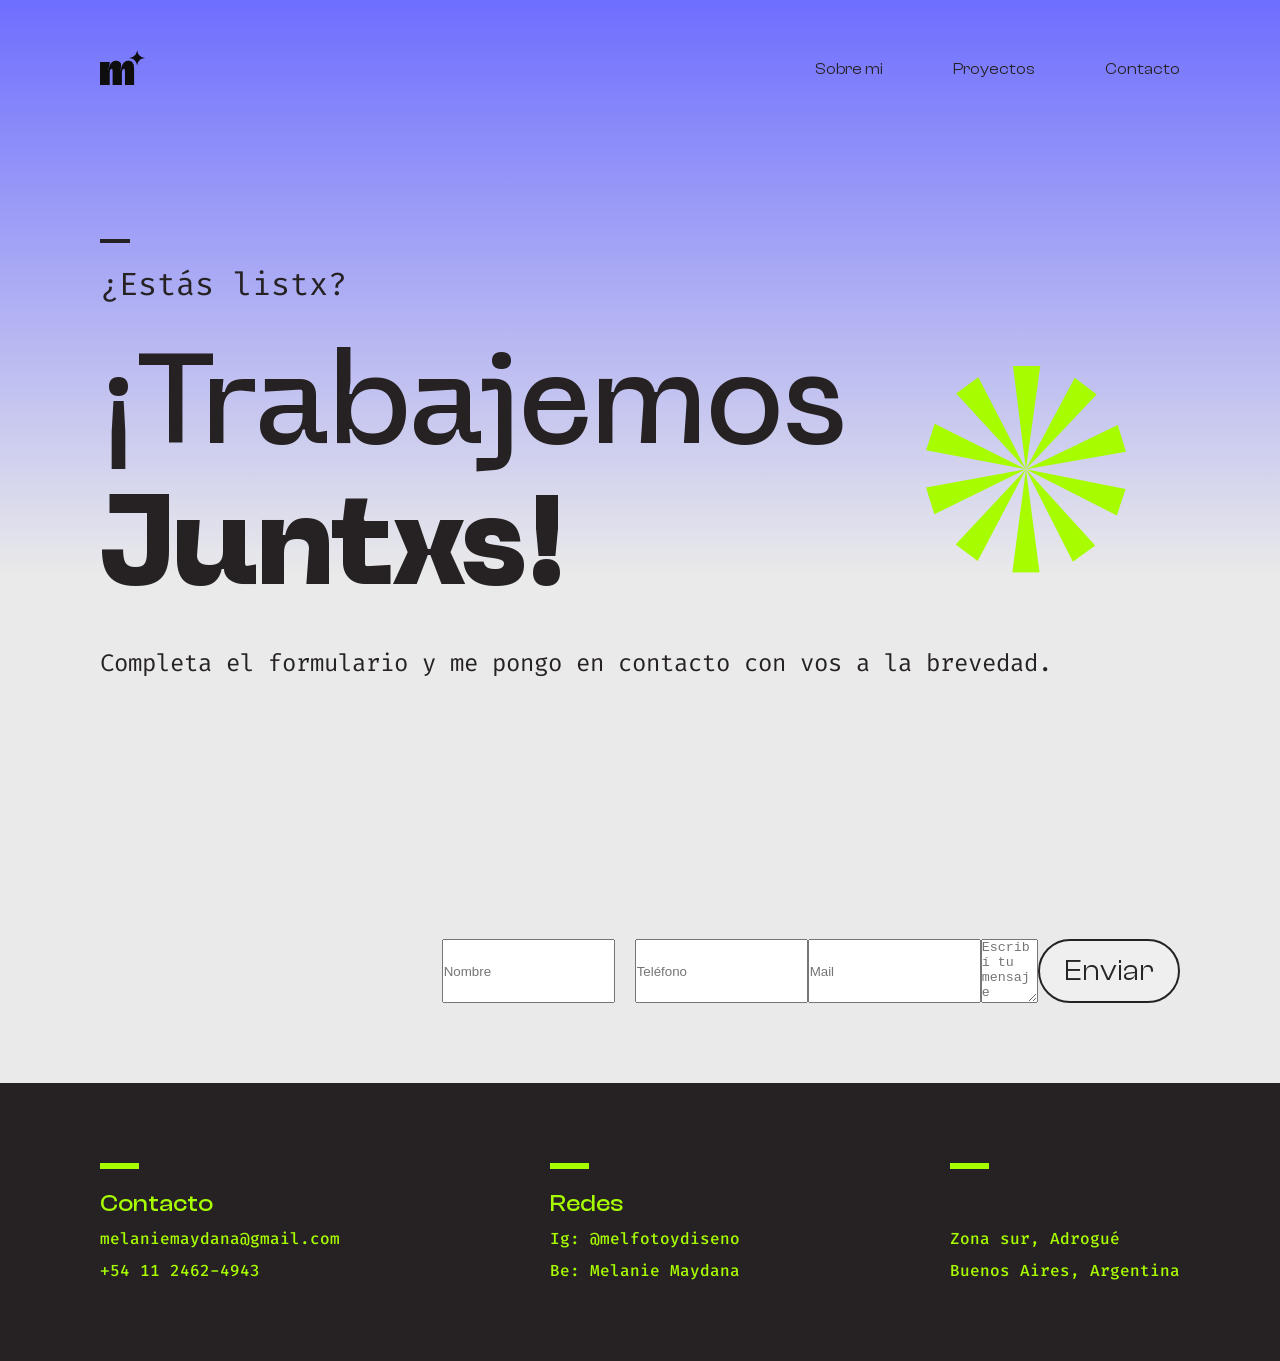
==== commit 9b745de7: "formulario arreglo" ====
--- a/contacto.html
+++ b/contacto.html
@@ -53,7 +53,7 @@
         <!--FORMULARIO -->
         <section class="formulario">
 
-            <form action="https://formsubmit.co/melaniemaydana@gmail.com" method="POST" class="formulario-contacto">
+            <form action="https://formsubmit.co/ajax/melaniemaydana@gmail.com" method="POST" class="formulario-contacto"></form>
 
                 <input type="hidden" name="_captcha" value="false">
 
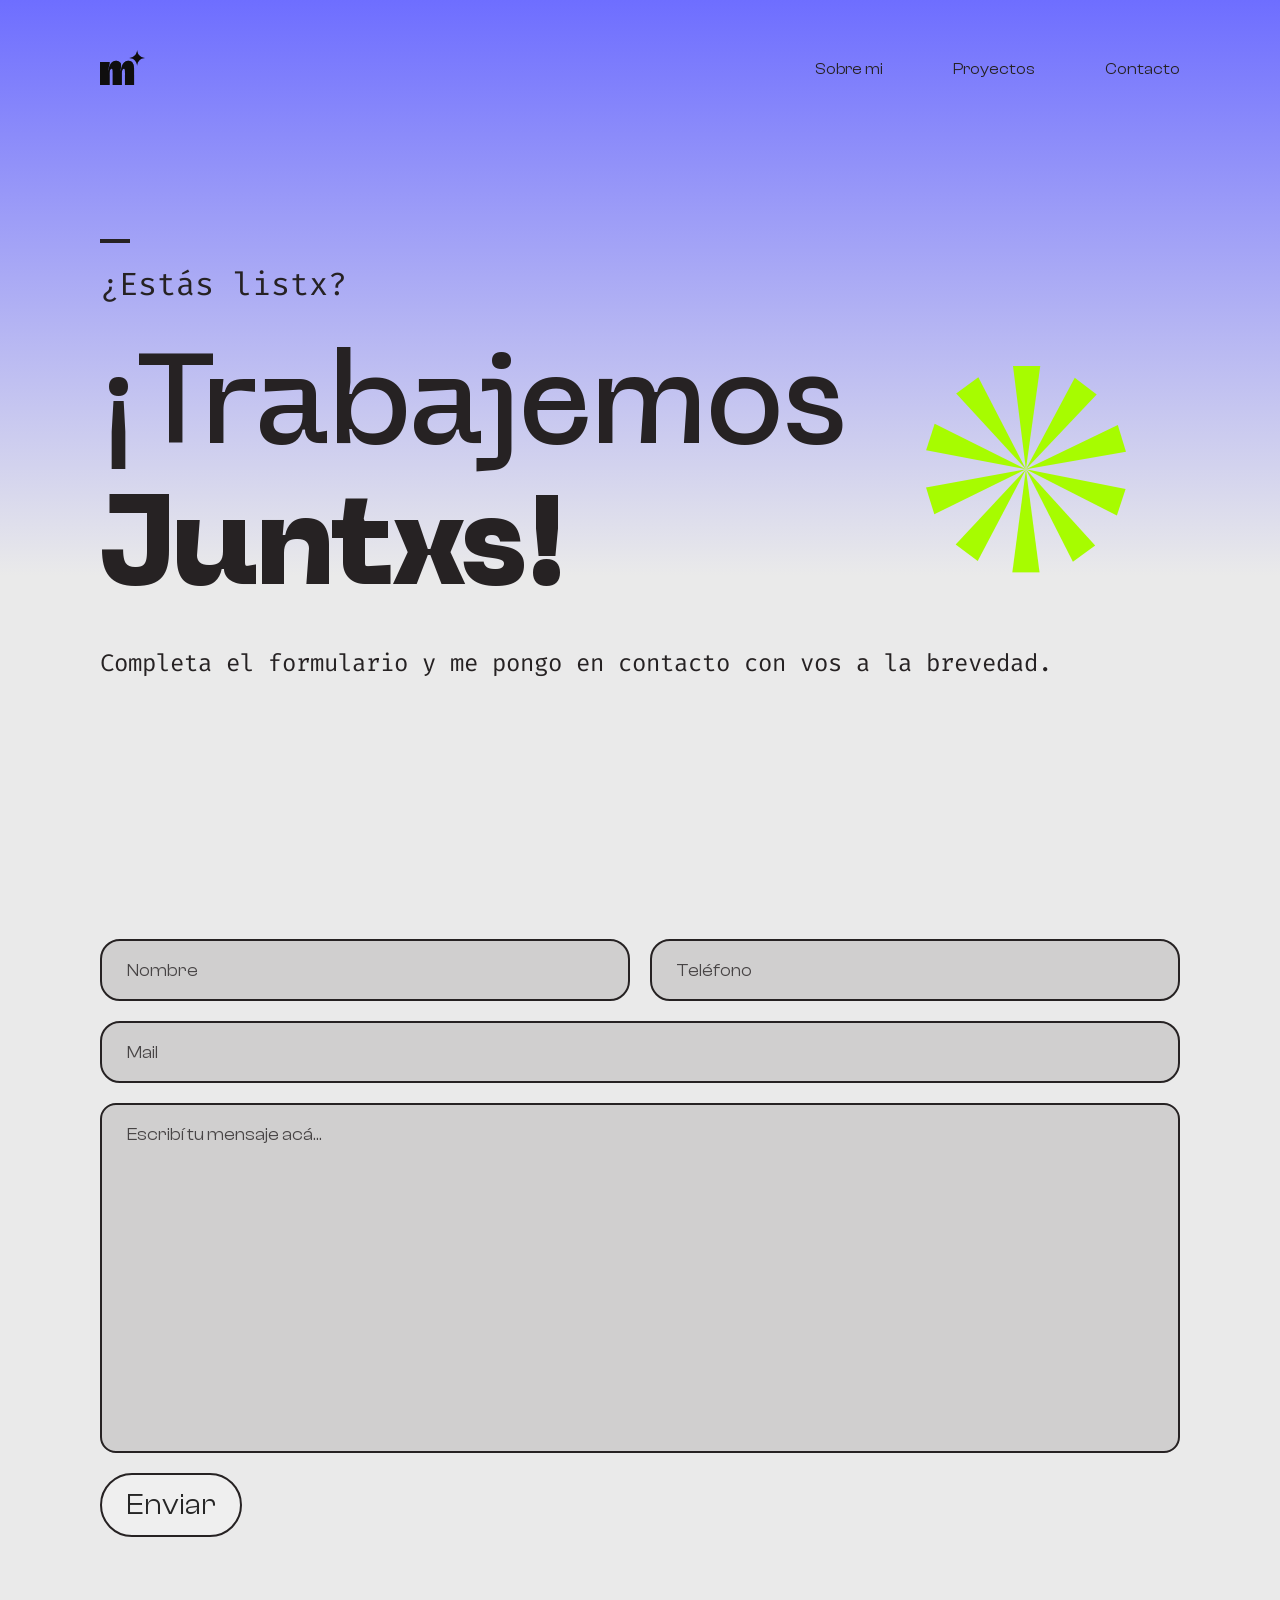
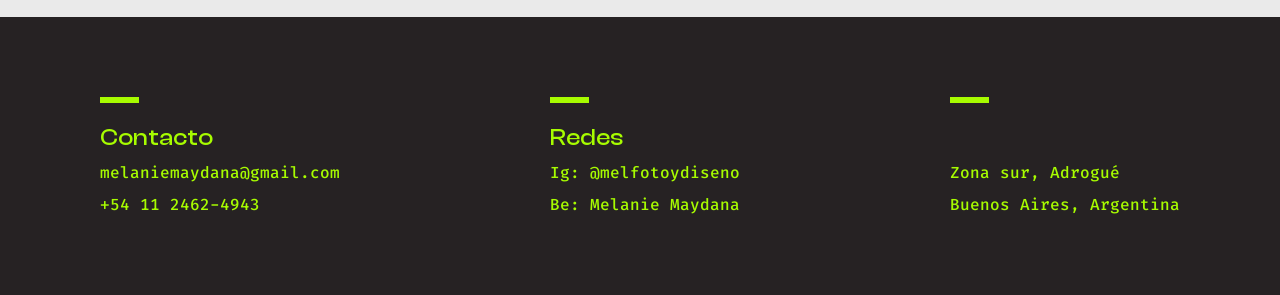
==== commit a805273a: "formulario" ====
--- a/contacto.html
+++ b/contacto.html
@@ -53,20 +53,21 @@
         <!--FORMULARIO -->
         <section class="formulario">
 
-            <form action="https://formsubmit.co/ajax/melaniemaydana@gmail.com" method="POST" class="formulario-contacto"></form>
+            <form action="https://formsubmit.co/ajax/melaniemaydana@gmail.com" method="POST"
+                class="formulario-contacto">
 
-                <input type="hidden" name="_captcha" value="false">
+            <input type="hidden" name="_captcha" value="false">
 
-                <div class="fila-form">
-                    <input type="text" name="nombre" placeholder="Nombre" required>
-                    <input type="tel" name="telefono" placeholder="Teléfono" required>
-                </div>
+            <div class="fila-form">
+                <input type="text" name="nombre" placeholder="Nombre" required>
+                <input type="tel" name="telefono" placeholder="Teléfono" required>
+            </div>
 
-                <input type="email" name="mail" placeholder="Mail" class="input-completo" required>
+            <input type="email" name="mail" placeholder="Mail" class="input-completo" required>
 
-                <textarea name="mensaje" placeholder="Escribí tu mensaje acá..." required></textarea>
+            <textarea name="mensaje" placeholder="Escribí tu mensaje acá..." required></textarea>
 
-                <button type="submit" class="boton-secundario">Enviar</button>
+            <button type="submit" class="boton-secundario">Enviar</button>
 
             </form>
 
